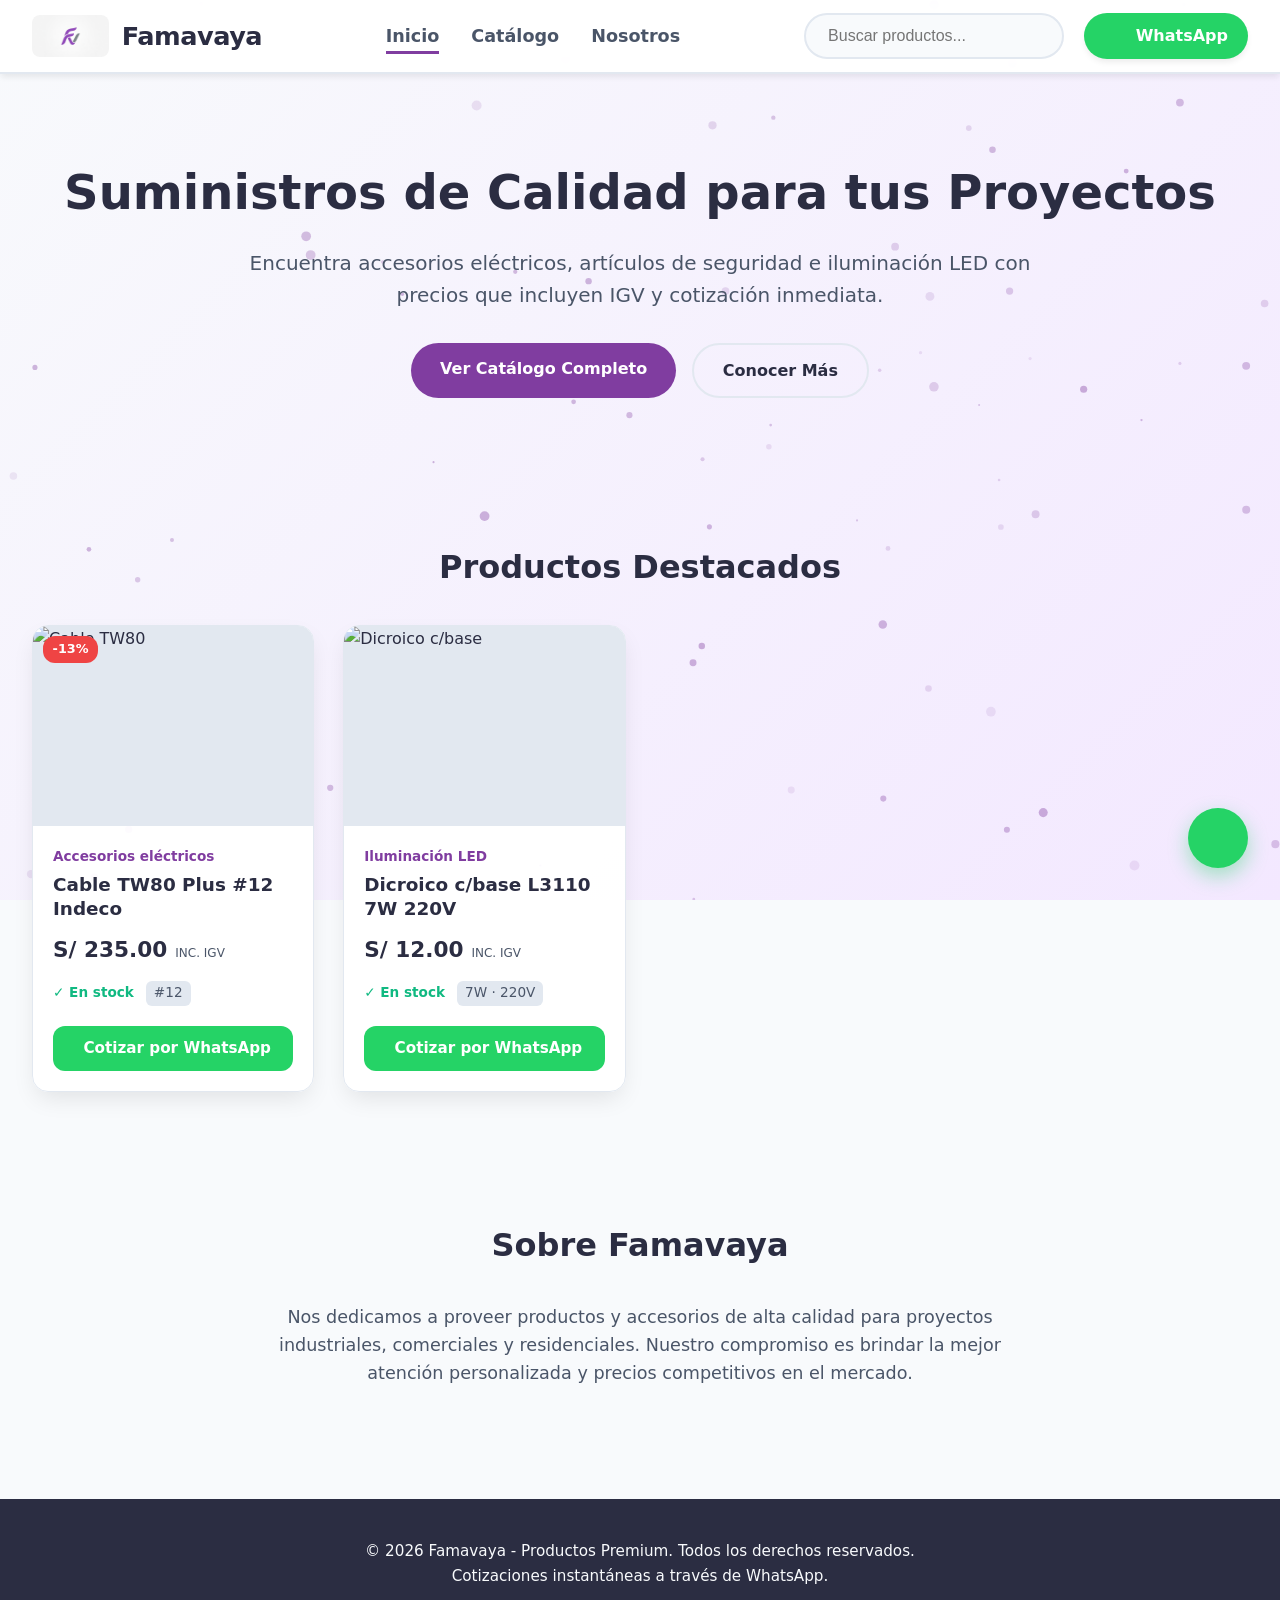
==== index.html @ fc423a28 "primercommit" ====
<!DOCTYPE html>
<html lang="es">
<head>
  <meta charset="UTF-8">
  <meta name="viewport" content="width=device-width, initial-scale=1.0">
  
  <title>Famavaya | Productos Premium y Cotizaciones Instantáneas</title>
  <meta name="description" content="Productos y suministros de alta calidad con atención personalizada y cotización directa por WhatsApp.">

  <!-- Favicon -->
  <link rel="icon" href="img/famavaya_icono.jpg" type="image/jpeg">

  <!-- Estilos CSS -->
  <link rel="stylesheet" href="styles.css">
  
  <!-- Iconos Lucide -->
  <script src="https://unpkg.com/lucide@latest"></script>

  <!-- GSAP y Plugins para Animaciones -->
  <script src="https://cdnjs.cloudflare.com/ajax/libs/gsap/3.12.5/gsap.min.js"></script>
  <script src="https://cdnjs.cloudflare.com/ajax/libs/gsap/3.12.5/ScrollTrigger.min.js"></script>
</head>
<body>

  <!-- Resplandor del Cursor -->
  <div class="cursor-glow" id="cursorGlow"></div>

  <!-- Canvas para Fondo Dinámico Animado -->
  <canvas id="bg-canvas"></canvas>

  <!-- ENCABEZADO / HEADER -->
  <header class="header">
    <div class="header-container">
      
      <a href="index.html" class="brand">
        <img src="img/famavaya_icono.jpg" alt="Icono Famavaya" class="brand-icon-img">
        <span class="brand-name">Famavaya</span>
      </a>

      <nav class="navbar" id="navbar">
        <ul class="nav-list">
          <li><a href="index.html" class="nav-link active">Inicio</a></li>
          <li><a href="catalogo.html" class="nav-link">Catálogo</a></li>
          <li><a href="#nosotros" class="nav-link">Nosotros</a></li>
        </ul>
      </nav>

      <div class="header-actions">
        <form class="search-form" id="searchForm">
          <input 
            type="text" 
            class="search-input" 
            id="searchInput" 
            placeholder="Buscar productos..."
            aria-label="Buscar productos"
          >
          <button type="submit" class="search-btn" aria-label="Buscar">
            <i data-lucide="search" class="icon-lg"></i>
          </button>
        </form>

        <a 
          href="https://wa.me/51981144383?text=Hola,%20quisiera%20pedir%20información%20general%20sobre%20los%20productos%20Famavaya." 
          target="_blank" 
          rel="noopener noreferrer" 
          class="wsp-btn shiny-btn"
        >
          <i data-lucide="message-circle" class="icon-lg"></i>
          <span>WhatsApp</span>
        </a>
      </div>

    </div>
  </header>

  <!-- SECCIÓN HERO -->
  <section class="hero-section">
    <div class="container hero-container">
      <div class="hero-content">
        <h1 class="hero-title" id="heroTitle">Suministros de Calidad para tus Proyectos</h1>
        <p class="hero-subtitle">Encuentra accesorios eléctricos, artículos de seguridad e iluminación LED con precios que incluyen IGV y cotización inmediata.</p>
        <div class="hero-buttons">
          <a href="catalogo.html" class="btn-primary shiny-btn">Ver Catálogo Completo</a>
          <a href="#nosotros" class="btn-secondary">Conocer Más</a>
        </div>
      </div>
    </div>
  </section>

  <!-- DESTACADOS -->
  <section class="featured-section">
    <div class="container">
      <h2 class="section-title">Productos Destacados</h2>
      
      <div class="catalog-grid">
        <!-- Item Destacado 1 -->
        <article class="catalog-card" data-category="electricos" data-price="235.00">
          <div class="card-thumb">
            <span class="badge-discount">-13%</span>
            <img src="https://images.unsplash.com/photo-1544716278-ca5e3f4abd8c?auto=format&fit=crop&w=500&q=80" alt="Cable TW80">
          </div>
          <div class="card-details">
            <span class="product-cat">Accesorios eléctricos</span>
            <h3 class="card-title">Cable TW80 Plus #12 Indeco</h3>
            <div class="card-price-row">
              <span class="price-val">S/ 235.00</span>
              <span class="igv-tag">inc. IGV</span>
            </div>
            <div class="card-meta">
              <span class="stock-status">✓ En stock</span>
              <span class="sku-tag">#12</span>
            </div>
            <a href="https://wa.me/51981144383?text=Hola,%20deseo%20cotizar:%20Cable%20TW80%20Plus" target="_blank" class="wsp-catalog-btn shiny-btn">
              <i data-lucide="message-circle"></i>
              <span>Cotizar por WhatsApp</span>
            </a>
          </div>
        </article>

        <!-- Item Destacado 2 -->
        <article class="catalog-card" data-category="iluminacion" data-price="12.00">
          <div class="card-thumb">
            <img src="https://images.unsplash.com/photo-1550985616-10810253b84d?auto=format&fit=crop&w=500&q=80" alt="Dicroico c/base">
          </div>
          <div class="card-details">
            <span class="product-cat">Iluminación LED</span>
            <h3 class="card-title">Dicroico c/base L3110 7W 220V</h3>
            <div class="card-price-row">
              <span class="price-val">S/ 12.00</span>
              <span class="igv-tag">inc. IGV</span>
            </div>
            <div class="card-meta">
              <span class="stock-status">✓ En stock</span>
              <span class="sku-tag">7W · 220V</span>
            </div>
            <a href="https://wa.me/51981144383?text=Hola,%20deseo%20cotizar:%20Dicroico%20L3110" target="_blank" class="wsp-catalog-btn shiny-btn">
              <i data-lucide="message-circle"></i>
              <span>Cotizar por WhatsApp</span>
            </a>
          </div>
        </article>
      </div>
    </div>
  </section>

  <!-- SECCIÓN NOSOTROS -->
  <section class="about-section" id="nosotros">
    <div class="container">
      <h2 class="section-title">Sobre Famavaya</h2>
      <p class="about-text">Nos dedicamos a proveer productos y accesorios de alta calidad para proyectos industriales, comerciales y residenciales. Nuestro compromiso es brindar la mejor atención personalizada y precios competitivos en el mercado.</p>
    </div>
  </section>

  <!-- Botón Flotante WhatsApp -->
  <a href="https://wa.me/51981144383" target="_blank" class="wsp-float-btn shiny-btn" aria-label="Contacto WhatsApp">
    <i data-lucide="message-circle"></i>
  </a>

  <!-- PIE DE PÁGINA / FOOTER -->
  <footer class="footer">
    <div class="container footer-content">
      <p>&copy; 2026 Famavaya - Productos Premium. Todos los derechos reservados.</p>
      <p>Cotizaciones instantáneas a través de WhatsApp.</p>
    </div>
  </footer>

  <!-- Script JS --->
  <script src="main.js"></script>
</body>
</html>
---- styles.css ----
/* ==========================================================================
   1. VARIABLES Y CONFIGURACIÓN GENERAL
   ========================================================================== */
:root {
  --primary-purple: #803DA0;
  --purple-light: #F3E8FF;
  --purple-dark: #5B21B6;
  
  --bg-gray: #F8FAFC;
  --bg-card: rgba(255, 255, 255, 0.95);
  
  --gray-dark: #2B2D42;
  --gray-medium: #4A5568;
  --gray-border: #E2E8F0;

  --white: #FFFFFF;
  --whatsapp-green: #25D366;
  --whatsapp-green-hover: #1EBE5D;

  --font-family: system-ui, -apple-system, BlinkMacSystemFont, 'Segoe UI', Roboto, sans-serif;
  --shadow-md: 0 4px 6px -1px rgba(0, 0, 0, 0.08);
  --shadow-lg: 0 10px 25px -5px rgba(0, 0, 0, 0.1);
}

* {
  margin: 0;
  padding: 0;
  box-sizing: border-box;
}

html {
  scroll-behavior: smooth;
  font-family: var(--font-family);
  color: var(--gray-dark);
  background-color: var(--bg-gray);
  font-size: 16px;
}

body {
  line-height: 1.6;
  position: relative;
  overflow-x: hidden;
}

/* Canvas para Fondo Dinámico Animado */
#bg-canvas {
  position: fixed;
  top: 0;
  left: 0;
  width: 100vw;
  height: 100vh;
  z-index: -1;
  pointer-events: none;
  background: linear-gradient(135deg, #f8fafc 0%, #f3e8ff 100%);
}

.icon-lg {
  width: 24px;
  height: 24px;
}

/* ==========================================================================
   2. BOTONES SHINY & FLOTANTES
   ========================================================================== */
.shiny-btn {
  position: relative;
  overflow: hidden;
  transition: all 0.3s ease;
}

.shiny-btn::before {
  content: '';
  position: absolute;
  top: 0;
  left: -100%;
  width: 60%;
  height: 100%;
  background: linear-gradient(
    90deg,
    transparent,
    rgba(255, 255, 255, 0.45),
    transparent
  );
  transform: skewX(-20deg);
  transition: none;
}

.shiny-btn:hover::before,
.shiny-btn:focus::before {
  left: 140%;
  transition: left 0.65s ease-in-out;
}

.shiny-btn:hover {
  transform: translateY(-2px);
  box-shadow: 0 6px 20px rgba(128, 61, 160, 0.35);
}

.wsp-float-btn {
  position: fixed;
  bottom: 2rem;
  right: 2rem;
  background-color: var(--whatsapp-green);
  color: var(--white);
  width: 60px;
  height: 60px;
  border-radius: 50%;
  display: flex;
  align-items: center;
  justify-content: center;
  box-shadow: 0 8px 20px rgba(37, 211, 102, 0.4);
  z-index: 999;
  text-decoration: none;
}

.wsp-float-btn i {
  width: 32px;
  height: 32px;
}

/* ==========================================================================
   3. ENCABEZADO / HEADER
   ========================================================================== */
.header {
  position: sticky;
  top: 0;
  z-index: 1000;
  background-color: rgba(255, 255, 255, 0.95);
  backdrop-filter: blur(12px);
  border-bottom: 2px solid var(--gray-border);
  box-shadow: var(--shadow-md);
}

.header-container {
  max-width: 1400px;
  margin: 0 auto;
  padding: 0.8rem 2rem;
  display: flex;
  align-items: center;
  justify-content: space-between;
  gap: 2rem;
}

.brand {
  display: flex;
  align-items: center;
  gap: 0.8rem;
  text-decoration: none;
  color: var(--gray-dark);
}

.brand-icon-img {
  height: 42px;
  width: auto;
  object-fit: contain;
  border-radius: 8px;
}

.brand-name {
  font-size: 1.6rem;
  font-weight: 800;
  color: var(--gray-dark);
  letter-spacing: -0.5px;
}

.nav-list {
  display: flex;
  list-style: none;
  gap: 2rem;
}

.nav-link {
  text-decoration: none;
  color: var(--gray-medium);
  font-weight: 600;
  font-size: 1.1rem;
  padding: 0.5rem 0;
  position: relative;
}

.nav-link::after {
  content: '';
  position: absolute;
  bottom: 0;
  left: 0;
  width: 0%;
  height: 3px;
  background-color: var(--primary-purple);
  transition: width 0.3s ease;
}

.nav-link:hover::after,
.nav-link.active::after {
  width: 100%;
}

.header-actions {
  display: flex;
  align-items: center;
  gap: 1.25rem;
}

.search-form {
  display: flex;
  align-items: center;
  background-color: var(--bg-gray);
  border: 2px solid var(--gray-border);
  border-radius: 28px;
  padding: 0.35rem 1rem;
}

.search-input {
  border: none;
  background: transparent;
  outline: none;
  padding: 0.4rem;
  font-size: 1rem;
  width: 200px;
  color: var(--gray-dark);
}

.search-btn {
  background: transparent;
  border: none;
  cursor: pointer;
  color: var(--gray-medium);
  display: flex;
  align-items: center;
}

.wsp-btn {
  display: flex;
  align-items: center;
  gap: 0.5rem;
  background-color: var(--whatsapp-green);
  color: var(--white);
  text-decoration: none;
  padding: 0.65rem 1.25rem;
  border-radius: 28px;
  font-weight: 700;
  font-size: 1rem;
  box-shadow: var(--shadow-md);
}

/* ==========================================================================
   4. HERO Y SECCIONES GENERALES
   ========================================================================== */
.container {
  max-width: 1300px;
  margin: 0 auto;
  padding: 0 2rem;
}

.hero-section {
  padding: 5rem 0;
  text-align: center;
}

.hero-title {
  font-size: 3rem;
  font-weight: 800;
  color: var(--gray-dark);
  margin-bottom: 1rem;
}

.hero-subtitle {
  font-size: 1.25rem;
  color: var(--gray-medium);
  max-width: 800px;
  margin: 0 auto 2rem;
}

.hero-buttons {
  display: flex;
  justify-content: center;
  gap: 1rem;
}

.btn-primary {
  background-color: var(--primary-purple);
  color: var(--white);
  padding: 0.8rem 1.8rem;
  border-radius: 28px;
  text-decoration: none;
  font-weight: 700;
}

.btn-secondary {
  background-color: transparent;
  border: 2px solid var(--gray-border);
  color: var(--gray-dark);
  padding: 0.8rem 1.8rem;
  border-radius: 28px;
  text-decoration: none;
  font-weight: 700;
}

.section-title {
  font-size: 2rem;
  font-weight: 800;
  margin-bottom: 2rem;
  text-align: center;
}

.featured-section, .about-section {
  padding: 4rem 0;
}

.about-text {
  max-width: 800px;
  margin: 0 auto;
  text-align: center;
  font-size: 1.1rem;
  color: var(--gray-medium);
}

/* ==========================================================================
   5. TIENDA Y CATALOGO LAYOUT
   ========================================================================== */
.store-section {
  padding: 2.5rem 0 4.5rem;
}

.breadcrumbs {
  display: flex;
  align-items: center;
  gap: 0.5rem;
  font-size: 0.95rem;
  color: var(--gray-medium);
  margin-bottom: 1.5rem;
}

.breadcrumbs a {
  color: var(--primary-purple);
  text-decoration: none;
  font-weight: 600;
}

.store-header {
  margin-bottom: 2.5rem;
}

.store-title {
  font-size: 2.5rem;
  font-weight: 800;
  color: var(--gray-dark);
}

.store-subtitle {
  font-size: 1.15rem;
  color: var(--gray-medium);
}

.store-layout {
  display: grid;
  grid-template-columns: 280px 1fr;
  gap: 2.5rem;
  align-items: start;
}

/* SIDEBAR FILTROS */
.store-sidebar {
  background-color: var(--bg-card);
  border: 1px solid var(--gray-border);
  border-radius: 16px;
  padding: 1.5rem;
  box-shadow: var(--shadow-md);
  position: sticky;
  top: 100px;
}

.filter-group {
  margin-bottom: 2rem;
}

.filter-group:last-child {
  margin-bottom: 0;
}

.filter-title {
  font-size: 1.1rem;
  font-weight: 700;
  margin-bottom: 1rem;
  color: var(--gray-dark);
  border-bottom: 2px solid var(--purple-light);
  padding-bottom: 0.4rem;
}

.category-list {
  list-style: none;
}

.category-list li {
  display: flex;
  align-items: center;
  justify-content: space-between;
  margin-bottom: 0.8rem;
  font-size: 0.95rem;
}

.custom-checkbox {
  display: flex;
  align-items: center;
  gap: 0.5rem;
  cursor: pointer;
  color: var(--gray-dark);
}

.cat-count {
  background-color: var(--purple-light);
  color: var(--primary-purple);
  font-size: 0.8rem;
  font-weight: 700;
  padding: 0.1rem 0.5rem;
  border-radius: 12px;
}

.price-inputs {
  display: flex;
  align-items: center;
  gap: 0.5rem;
  margin-bottom: 1rem;
}

.price-input {
  width: 100%;
  padding: 0.5rem;
  border: 1px solid var(--gray-border);
  border-radius: 8px;
  outline: none;
}

.btn-sidebar {
  width: 100%;
  padding: 0.6rem;
  border-radius: 8px;
  font-weight: 700;
  cursor: pointer;
  margin-bottom: 0.5rem;
  border: none;
  transition: all 0.2s ease;
}

.btn-apply {
  background-color: var(--primary-purple);
  color: var(--white);
}

.btn-apply:hover {
  background-color: var(--purple-dark);
}

.btn-clear {
  background-color: transparent;
  border: 1px solid var(--gray-border);
  color: var(--gray-medium);
}

.btn-clear:hover {
  background-color: var(--gray-border);
}

/* BARRA SUPERIOR TIENDA */
.store-top-bar {
  display: flex;
  justify-content: space-between;
  align-items: center;
  margin-bottom: 1.5rem;
  background-color: var(--bg-card);
  padding: 1rem 1.5rem;
  border-radius: 12px;
  border: 1px solid var(--gray-border);
}

.products-count {
  font-weight: 600;
  color: var(--gray-medium);
}

.sort-select {
  padding: 0.5rem 1rem;
  border-radius: 8px;
  border: 1px solid var(--gray-border);
  outline: none;
  background-color: var(--white);
  font-weight: 600;
}

.catalog-grid {
  display: grid;
  grid-template-columns: repeat(auto-fill, minmax(260px, 1fr));
  gap: 1.8rem;
}

/* TARJETAS DE CATALOGO */
.catalog-card {
  background-color: var(--bg-card);
  border: 1px solid var(--gray-border);
  border-radius: 16px;
  overflow: hidden;
  box-shadow: var(--shadow-lg);
  display: flex;
  flex-direction: column;
  transition: transform 0.3s ease, box-shadow 0.3s ease;
}

.card-thumb {
  position: relative;
  width: 100%;
  height: 200px;
  overflow: hidden;
  background-color: var(--gray-border);
}

.card-thumb img {
  width: 100%;
  height: 100%;
  object-fit: cover;
  transition: transform 0.4s ease;
}

.catalog-card:hover .card-thumb img {
  transform: scale(1.06);
}

.badge-discount {
  position: absolute;
  top: 10px;
  left: 10px;
  background-color: #EF4444;
  color: var(--white);
  font-weight: 700;
  font-size: 0.8rem;
  padding: 0.2rem 0.6rem;
  border-radius: 12px;
}

.card-details {
  padding: 1.25rem;
  display: flex;
  flex-direction: column;
  flex-grow: 1;
}

.product-cat {
  font-size: 0.85rem;
  color: var(--primary-purple);
  font-weight: 700;
}

.card-title {
  font-size: 1.15rem;
  font-weight: 700;
  color: var(--gray-dark);
  margin: 0.3rem 0 0.8rem;
  line-height: 1.3;
}

.card-price-row {
  display: flex;
  align-items: baseline;
  gap: 0.5rem;
  margin-bottom: 0.8rem;
}

.price-val {
  font-size: 1.35rem;
  font-weight: 800;
  color: var(--gray-dark);
}

.igv-tag {
  font-size: 0.75rem;
  color: var(--gray-medium);
  text-transform: uppercase;
}

.card-meta {
  display: flex;
  align-items: center;
  gap: 0.75rem;
  margin-bottom: 1.25rem;
  font-size: 0.85rem;
}

.stock-status {
  color: #10B981;
  font-weight: 700;
}

.sku-tag {
  background-color: var(--gray-border);
  padding: 0.1rem 0.5rem;
  border-radius: 6px;
  color: var(--gray-medium);
}

.wsp-catalog-btn {
  margin-top: auto;
  display: flex;
  align-items: center;
  justify-content: center;
  gap: 0.5rem;
  background-color: var(--whatsapp-green);
  color: var(--white);
  text-decoration: none;
  padding: 0.65rem 1rem;
  border-radius: 12px;
  font-weight: 700;
  font-size: 0.95rem;
}

/* ==========================================================================-
   6. FOOTER Y CURSOR GLOW
   ========================================================================== */
.footer {
  background-color: var(--gray-dark);
  color: var(--bg-gray);
  padding: 2.5rem 0;
  text-align: center;
  font-size: 0.95rem;
  margin-top: 3rem;
}

.cursor-glow {
  position: fixed;
  top: 0;
  left: 0;
  width: 350px;
  height: 350px;
  border-radius: 50%;
  background: radial-gradient(circle, rgba(128, 61, 160, 0.3) 0%, rgba(128, 61, 160, 0.1) 45%, rgba(0,0,0,0) 70%);
  pointer-events: none;
  z-index: 9999;
  transform: translate(-50%, -50%);
  filter: blur(25px);
  opacity: 0;
  will-change: transform;
}

/* RESPONSIVIDAD */
@media screen and (max-width: 992px) {
  .store-layout {
    grid-template-columns: 1fr;
  }
  .store-sidebar {
    position: static;
  }
}

@media screen and (max-width: 768px) {
  .header-container {
    flex-direction: column;
    align-items: stretch;
    gap: 1rem;
    padding: 1rem;
  }

  .nav-list { justify-content: center; flex-wrap: wrap; }
  .header-actions { flex-direction: column; width: 100%; }
  .search-form, .wsp-btn { width: 100%; justify-content: center; }

  .catalog-grid { grid-template-columns: 1fr; }
  .cursor-glow { display: none; }
}
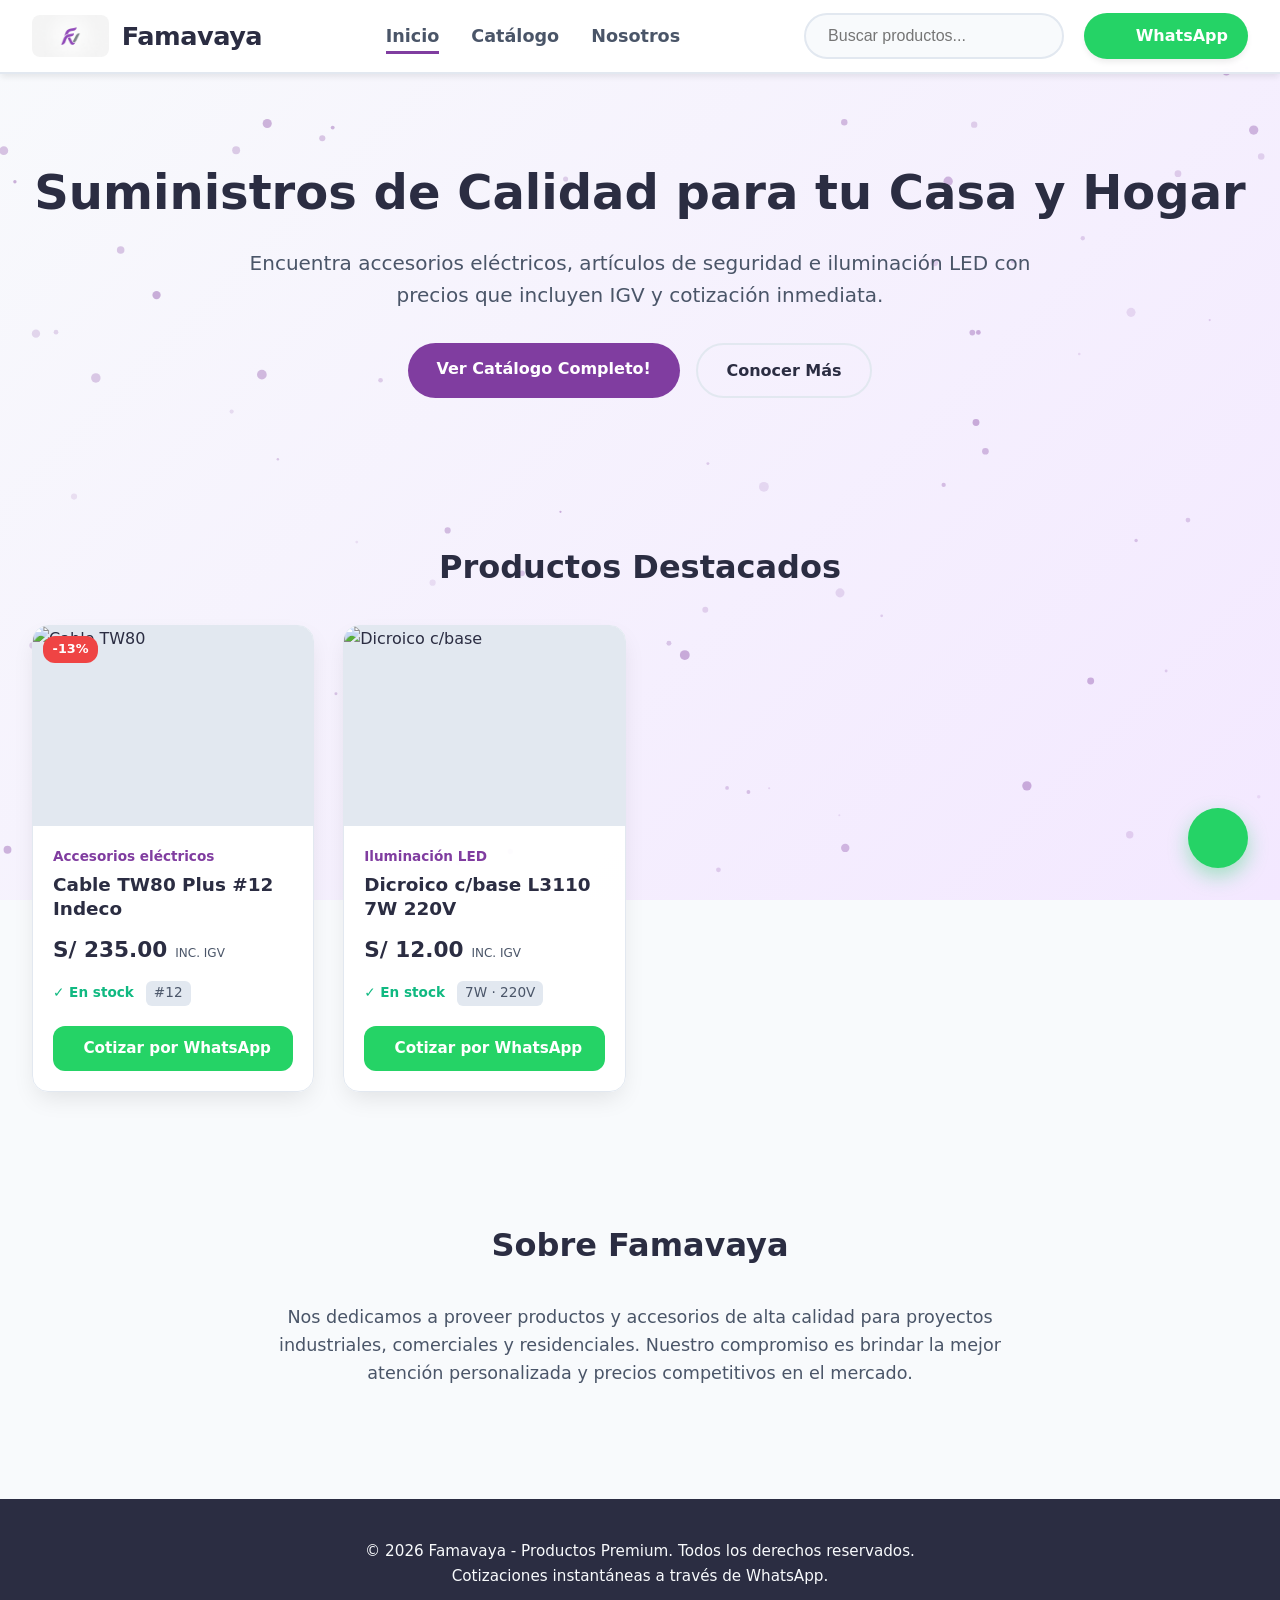
==== commit 4aac8f74: "prueba pages" ====
--- a/index.html
+++ b/index.html
@@ -77,10 +77,10 @@
   <section class="hero-section">
     <div class="container hero-container">
       <div class="hero-content">
-        <h1 class="hero-title" id="heroTitle">Suministros de Calidad para tus Proyectos</h1>
+        <h1 class="hero-title" id="heroTitle">Suministros de Calidad para tu Casa y Hogar</h1>
         <p class="hero-subtitle">Encuentra accesorios eléctricos, artículos de seguridad e iluminación LED con precios que incluyen IGV y cotización inmediata.</p>
         <div class="hero-buttons">
-          <a href="catalogo.html" class="btn-primary shiny-btn">Ver Catálogo Completo</a>
+          <a href="catalogo.html" class="btn-primary shiny-btn">Ver Catálogo Completo!</a>
           <a href="#nosotros" class="btn-secondary">Conocer Más</a>
         </div>
       </div>
--- a/styles.css
+++ b/styles.css
@@ -93,7 +93,7 @@
 
 .shiny-btn:hover {
   transform: translateY(-2px);
-  box-shadow: 0 6px 20px rgba(128, 61, 160, 0.35);
+  box-shadow: 0 6px 20px rgba(132, 63, 164, 0.35);
 }
 
 .wsp-float-btn {
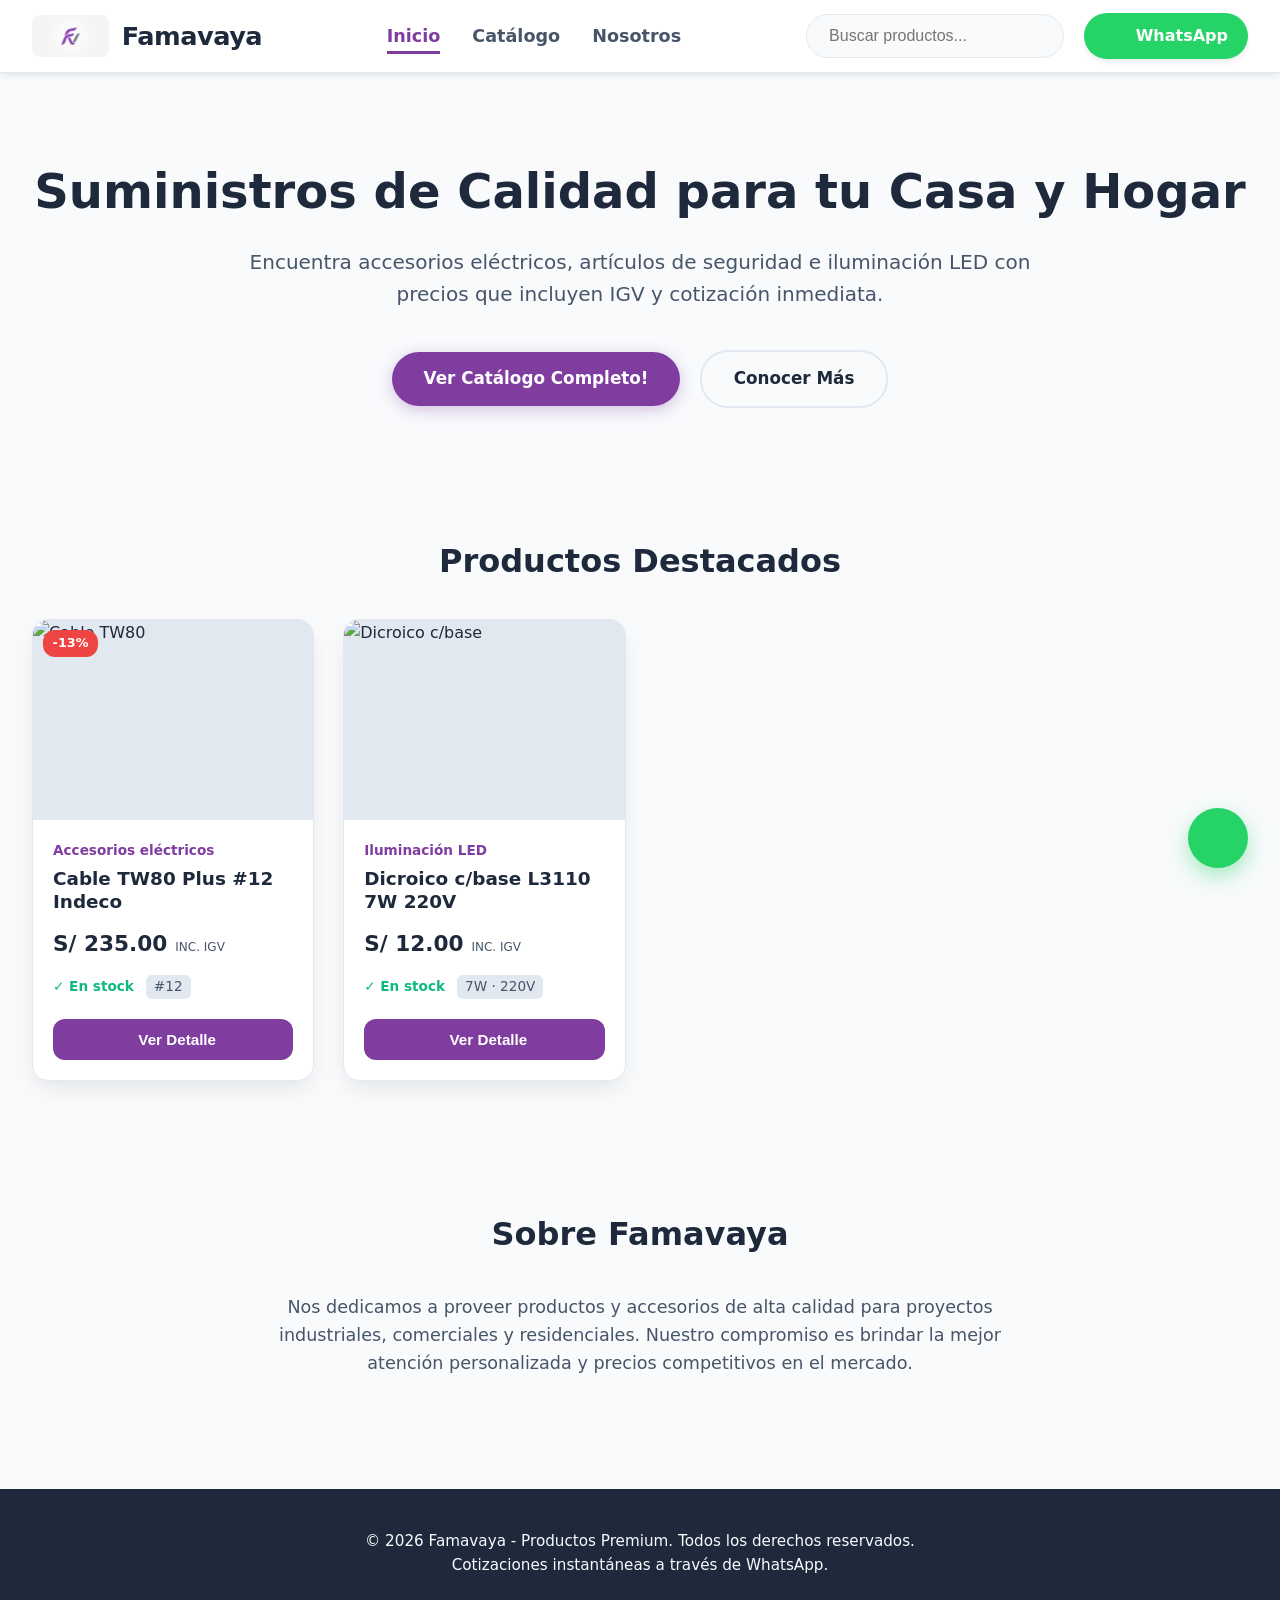
==== commit 19c3314d: "interaccionconlosproductos" ====
--- a/index.html
+++ b/index.html
@@ -94,7 +94,13 @@
       
       <div class="catalog-grid">
         <!-- Item Destacado 1 -->
-        <article class="catalog-card" data-category="electricos" data-price="235.00">
+        <article class="catalog-card" 
+                 data-category="electricos" 
+                 data-price="235.00"
+                 data-brand="Indeco"
+                 data-sku="TW80-12"
+                 data-description="Cable eléctrico TW80 Plus calibre 12 Indeco de alta conductividad y resistencia térmica. Ideal para instalaciones residenciales y comerciales de alto rendimiento."
+                 data-specs='{"Marca":"Indeco","Calibre":"#12 AWG","Uso":"Instalaciones eléctricas residenciales","Garantía":"1 año de fábrica"}'>
           <div class="card-thumb">
             <span class="badge-discount">-13%</span>
             <img src="https://images.unsplash.com/photo-1544716278-ca5e3f4abd8c?auto=format&fit=crop&w=500&q=80" alt="Cable TW80">
@@ -110,15 +116,21 @@
               <span class="stock-status">✓ En stock</span>
               <span class="sku-tag">#12</span>
             </div>
-            <a href="https://wa.me/51981144383?text=Hola,%20deseo%20cotizar:%20Cable%20TW80%20Plus" target="_blank" class="wsp-catalog-btn shiny-btn">
-              <i data-lucide="message-circle"></i>
-              <span>Cotizar por WhatsApp</span>
-            </a>
+            <button type="button" class="wsp-catalog-btn shiny-btn open-modal-btn">
+              <i data-lucide="eye"></i>
+              <span>Ver Detalle</span>
+            </button>
           </div>
         </article>
 
         <!-- Item Destacado 2 -->
-        <article class="catalog-card" data-category="iluminacion" data-price="12.00">
+        <article class="catalog-card" 
+                 data-category="iluminacion" 
+                 data-price="12.00"
+                 data-brand="LedLux"
+                 data-sku="DIC-L3110"
+                 data-description="Foco dicroico LED L3110 con socket base incluido. Consume solo 7W con potencia equivalente a 50W halógeno. Ahorro energético garantizado."
+                 data-specs='{"Marca":"LedLux","Potencia":"7W","Voltaje":"220V","Base":"GU10 / Incluida"}'>
           <div class="card-thumb">
             <img src="https://images.unsplash.com/photo-1550985616-10810253b84d?auto=format&fit=crop&w=500&q=80" alt="Dicroico c/base">
           </div>
@@ -133,10 +145,10 @@
               <span class="stock-status">✓ En stock</span>
               <span class="sku-tag">7W · 220V</span>
             </div>
-            <a href="https://wa.me/51981144383?text=Hola,%20deseo%20cotizar:%20Dicroico%20L3110" target="_blank" class="wsp-catalog-btn shiny-btn">
-              <i data-lucide="message-circle"></i>
-              <span>Cotizar por WhatsApp</span>
-            </a>
+            <button type="button" class="wsp-catalog-btn shiny-btn open-modal-btn">
+              <i data-lucide="eye"></i>
+              <span>Ver Detalle</span>
+            </button>
           </div>
         </article>
       </div>
@@ -151,6 +163,53 @@
     </div>
   </section>
 
+  <!-- MODAL DE DETALLE DE PRODUCTO -->
+  <div class="product-modal" id="productModal" aria-hidden="true" role="dialog">
+    <div class="modal-overlay" id="modalOverlay"></div>
+    <div class="modal-container">
+      <button class="modal-close-btn" id="modalCloseBtn" aria-label="Cerrar modal">&times;</button>
+      
+      <div class="modal-body">
+        <div class="modal-gallery">
+          <div class="modal-main-image">
+            <img id="modalImg" src="" alt="Producto Famavaya">
+          </div>
+        </div>
+
+        <div class="modal-info">
+          <span class="modal-brand" id="modalBrand">Famavaya Premium</span>
+          <h2 class="modal-title" id="modalTitle">Título del Producto</h2>
+          <span class="modal-sku-tag" id="modalSku">SKU: --</span>
+          
+          <div class="modal-price-box">
+            <span class="modal-price" id="modalPrice">S/ 0.00</span>
+            <span class="modal-igv-tag">inc. IGV</span>
+          </div>
+
+          <p class="modal-description" id="modalDescription">Descripción detallada del producto.</p>
+
+          <div class="modal-specs">
+            <h4 class="specs-title">Características principales:</h4>
+            <ul class="specs-list" id="modalSpecs"></ul>
+          </div>
+
+          <div class="modal-actions-row">
+            <div class="quantity-selector">
+              <button class="qty-btn" id="qtyMinus" type="button">-</button>
+              <input type="number" id="qtyInput" value="1" min="1" readonly>
+              <button class="qty-btn" id="qtyPlus" type="button">+</button>
+            </div>
+
+            <a href="#" id="modalWspBtn" target="_blank" rel="noopener noreferrer" class="wsp-catalog-btn shiny-btn modal-wsp-link">
+              <i data-lucide="message-circle"></i>
+              <span>Cotizar por WhatsApp</span>
+            </a>
+          </div>
+        </div>
+      </div>
+    </div>
+  </div>
+
   <!-- Botón Flotante WhatsApp -->
   <a href="https://wa.me/51981144383" target="_blank" class="wsp-float-btn shiny-btn" aria-label="Contacto WhatsApp">
     <i data-lucide="message-circle"></i>
@@ -164,7 +223,7 @@
     </div>
   </footer>
 
-  <!-- Script JS --->
+  <!-- Script JS -->
   <script src="main.js"></script>
 </body>
 </html>
--- a/styles.css
+++ b/styles.css
@@ -1,5 +1,5 @@
 /* ==========================================================================
-   1. VARIABLES Y CONFIGURACIÓN GENERAL
+   1. VARIABLES Y CONFIGURACIÓN GENERAL (TEMA CLARO DEFAULT)
    ========================================================================== */
 :root {
   --primary-purple: #803DA0;
@@ -9,8 +9,8 @@
   --bg-gray: #F8FAFC;
   --bg-card: rgba(255, 255, 255, 0.95);
   
-  --gray-dark: #2B2D42;
-  --gray-medium: #4A5568;
+  --gray-dark: #1E293B;
+  --gray-medium: #475569;
   --gray-border: #E2E8F0;
 
   --white: #FFFFFF;
@@ -20,8 +20,115 @@
   --font-family: system-ui, -apple-system, BlinkMacSystemFont, 'Segoe UI', Roboto, sans-serif;
   --shadow-md: 0 4px 6px -1px rgba(0, 0, 0, 0.08);
   --shadow-lg: 0 10px 25px -5px rgba(0, 0, 0, 0.1);
-}
-
+
+  --canvas-bg: linear-gradient(135deg, #f8fafc 0%, #f3e8ff 100%);
+  --glow-color: rgba(128, 61, 160, 0.3);
+}
+
+/* ==========================================================================
+   2. ADAPTACIÓN A MODO OSCURO AUTOMÁTICO (PREFERENCIA DEL SISTEMA)
+   ========================================================================== */
+@media (prefers-color-scheme: dark) {
+  :root {
+    --primary-purple: #A855F7;        /* Morado de alto contraste */
+    --purple-light: #2E1065;         /* Fondo oscuro para badges */
+    --purple-dark: #C084FC;          
+    
+    --bg-gray: #0F172A;              /* Fondo de página principal */
+    --bg-card: #1E293B;              /* Tarjetas */
+    
+    --gray-dark: #F8FAFC;            /* Títulos en blanco suave */
+    --gray-medium: #94A3B8;          /* Subtítulos claros */
+    --gray-border: #334155;          /* Bordes discretos */
+
+    --white: #FFFFFF;
+    --shadow-md: 0 4px 12px rgba(0, 0, 0, 0.4);
+    --shadow-lg: 0 10px 25px rgba(0, 0, 0, 0.5);
+
+    --canvas-bg: linear-gradient(135deg, #0f172a 0%, #170b29 100%);
+    --glow-color: rgba(168, 85, 247, 0.25);
+  }
+
+  /* Header en Modo Oscuro */
+  .header {
+    background-color: rgba(15, 23, 42, 0.9) !important;
+    border-bottom: 1px solid #334155;
+  }
+
+  .search-form {
+    background-color: #1E293B;
+    border-color: #334155;
+  }
+
+  .search-input {
+    color: #F8FAFC;
+  }
+
+  .search-input::placeholder {
+    color: #94A3B8;
+  }
+
+  .price-input, 
+  .sort-select {
+    background-color: #0F172A;
+    color: #F8FAFC;
+    border-color: #334155;
+  }
+
+  /* Botones del Hero en Modo Oscuro */
+  .btn-secondary {
+    border-color: #334155 !important;
+    color: #F8FAFC !important;
+  }
+
+  .btn-secondary:hover {
+    background-color: #334155 !important;
+  }
+
+  .btn-clear {
+    color: #94A3B8;
+    border-color: #334155;
+  }
+
+  .btn-clear:hover {
+    background-color: #334155;
+    color: #F8FAFC;
+  }
+
+  .sku-tag {
+    background-color: #334155;
+    color: #CBD5E1;
+  }
+
+  .card-thumb {
+    background-color: #0F172A;
+  }
+
+  .modal-container {
+    background-color: #1E293B;
+    border-color: #334155;
+  }
+
+  .qty-btn {
+    background-color: #0F172A;
+    color: #F8FAFC;
+  }
+
+  /* Footer en Modo Oscuro */
+  .footer {
+    background-color: #020617 !important;
+    color: #94A3B8 !important;
+    border-top: 1px solid #1E293B;
+  }
+
+  .footer p {
+    color: #94A3B8 !important;
+  }
+}
+
+/* ==========================================================================
+   3. RESETS Y ESTILOS BASE
+   ========================================================================== */
 * {
   margin: 0;
   padding: 0;
@@ -34,15 +141,17 @@
   color: var(--gray-dark);
   background-color: var(--bg-gray);
   font-size: 16px;
+  transition: background-color 0.3s ease, color 0.3s ease;
 }
 
 body {
   line-height: 1.6;
   position: relative;
   overflow-x: hidden;
-}
-
-/* Canvas para Fondo Dinámico Animado */
+  background-color: var(--bg-gray);
+  color: var(--gray-dark);
+}
+
 #bg-canvas {
   position: fixed;
   top: 0;
@@ -51,7 +160,7 @@
   height: 100vh;
   z-index: -1;
   pointer-events: none;
-  background: linear-gradient(135deg, #f8fafc 0%, #f3e8ff 100%);
+  background: var(--canvas-bg);
 }
 
 .icon-lg {
@@ -60,7 +169,7 @@
 }
 
 /* ==========================================================================
-   2. BOTONES SHINY & FLOTANTES
+   4. BOTONES SHINY & FLOTANTES
    ========================================================================== */
 .shiny-btn {
   position: relative;
@@ -119,7 +228,7 @@
 }
 
 /* ==========================================================================
-   3. ENCABEZADO / HEADER
+   5. ENCABEZADO / HEADER
    ========================================================================== */
 .header {
   position: sticky;
@@ -127,8 +236,9 @@
   z-index: 1000;
   background-color: rgba(255, 255, 255, 0.95);
   backdrop-filter: blur(12px);
-  border-bottom: 2px solid var(--gray-border);
+  border-bottom: 1px solid var(--gray-border);
   box-shadow: var(--shadow-md);
+  transition: background-color 0.3s ease, border-color 0.3s ease;
 }
 
 .header-container {
@@ -176,6 +286,12 @@
   font-size: 1.1rem;
   padding: 0.5rem 0;
   position: relative;
+  transition: color 0.2s ease;
+}
+
+.nav-link:hover,
+.nav-link.active {
+  color: var(--primary-purple);
 }
 
 .nav-link::after {
@@ -204,9 +320,10 @@
   display: flex;
   align-items: center;
   background-color: var(--bg-gray);
-  border: 2px solid var(--gray-border);
+  border: 1px solid var(--gray-border);
   border-radius: 28px;
   padding: 0.35rem 1rem;
+  transition: all 0.3s ease;
 }
 
 .search-input {
@@ -243,7 +360,7 @@
 }
 
 /* ==========================================================================
-   4. HERO Y SECCIONES GENERALES
+   6. HERO Y BOTONES PRINCIPALES (CORREGIDO)
    ========================================================================== */
 .container {
   max-width: 1300px;
@@ -252,7 +369,7 @@
 }
 
 .hero-section {
-  padding: 5rem 0;
+  padding: 5rem 0 4rem;
   text-align: center;
 }
 
@@ -267,32 +384,47 @@
   font-size: 1.25rem;
   color: var(--gray-medium);
   max-width: 800px;
-  margin: 0 auto 2rem;
+  margin: 0 auto 2.5rem;
 }
 
 .hero-buttons {
   display: flex;
   justify-content: center;
-  gap: 1rem;
+  align-items: center;
+  gap: 1.2rem;
 }
 
 .btn-primary {
-  background-color: var(--primary-purple);
-  color: var(--white);
-  padding: 0.8rem 1.8rem;
+  background-color: var(--primary-purple) !important;
+  color: var(--white) !important;
+  padding: 0.85rem 2rem;
   border-radius: 28px;
   text-decoration: none;
   font-weight: 700;
+  font-size: 1.05rem;
+  display: inline-flex;
+  align-items: center;
+  justify-content: center;
+  box-shadow: 0 4px 15px rgba(128, 61, 160, 0.3);
 }
 
 .btn-secondary {
   background-color: transparent;
-  border: 2px solid var(--gray-border);
-  color: var(--gray-dark);
-  padding: 0.8rem 1.8rem;
+  border: 2px solid var(--gray-border) !important;
+  color: var(--gray-dark) !important;
+  padding: 0.85rem 2rem;
   border-radius: 28px;
   text-decoration: none;
   font-weight: 700;
+  font-size: 1.05rem;
+  display: inline-flex;
+  align-items: center;
+  justify-content: center;
+  transition: all 0.2s ease;
+}
+
+.btn-secondary:hover {
+  background-color: var(--gray-border);
 }
 
 .section-title {
@@ -300,6 +432,7 @@
   font-weight: 800;
   margin-bottom: 2rem;
   text-align: center;
+  color: var(--gray-dark);
 }
 
 .featured-section, .about-section {
@@ -315,7 +448,7 @@
 }
 
 /* ==========================================================================
-   5. TIENDA Y CATALOGO LAYOUT
+   7. TIENDA Y CATÁLOGO LAYOUT
    ========================================================================== */
 .store-section {
   padding: 2.5rem 0 4.5rem;
@@ -358,7 +491,6 @@
   align-items: start;
 }
 
-/* SIDEBAR FILTROS */
 .store-sidebar {
   background-color: var(--bg-card);
   border: 1px solid var(--gray-border);
@@ -367,6 +499,7 @@
   box-shadow: var(--shadow-md);
   position: sticky;
   top: 100px;
+  transition: background-color 0.3s ease, border-color 0.3s ease;
 }
 
 .filter-group {
@@ -428,6 +561,8 @@
   border: 1px solid var(--gray-border);
   border-radius: 8px;
   outline: none;
+  background-color: var(--bg-card);
+  color: var(--gray-dark);
 }
 
 .btn-sidebar {
@@ -447,7 +582,7 @@
 }
 
 .btn-apply:hover {
-  background-color: var(--purple-dark);
+  opacity: 0.9;
 }
 
 .btn-clear {
@@ -456,11 +591,6 @@
   color: var(--gray-medium);
 }
 
-.btn-clear:hover {
-  background-color: var(--gray-border);
-}
-
-/* BARRA SUPERIOR TIENDA */
 .store-top-bar {
   display: flex;
   justify-content: space-between;
@@ -470,6 +600,7 @@
   padding: 1rem 1.5rem;
   border-radius: 12px;
   border: 1px solid var(--gray-border);
+  transition: background-color 0.3s ease, border-color 0.3s ease;
 }
 
 .products-count {
@@ -482,7 +613,8 @@
   border-radius: 8px;
   border: 1px solid var(--gray-border);
   outline: none;
-  background-color: var(--white);
+  background-color: var(--bg-card);
+  color: var(--gray-dark);
   font-weight: 600;
 }
 
@@ -492,7 +624,6 @@
   gap: 1.8rem;
 }
 
-/* TARJETAS DE CATALOGO */
 .catalog-card {
   background-color: var(--bg-card);
   border: 1px solid var(--gray-border);
@@ -501,7 +632,8 @@
   box-shadow: var(--shadow-lg);
   display: flex;
   flex-direction: column;
-  transition: transform 0.3s ease, box-shadow 0.3s ease;
+  cursor: pointer;
+  transition: transform 0.3s ease, box-shadow 0.3s ease, background-color 0.3s ease, border-color 0.3s ease;
 }
 
 .card-thumb {
@@ -595,23 +727,251 @@
   color: var(--gray-medium);
 }
 
-.wsp-catalog-btn {
+.wsp-catalog-btn,
+.open-modal-btn {
   margin-top: auto;
   display: flex;
   align-items: center;
   justify-content: center;
   gap: 0.5rem;
-  background-color: var(--whatsapp-green);
-  color: var(--white);
+  background-color: var(--primary-purple) !important;
+  color: var(--white) !important;
+  border: none;
+  padding: 0.75rem 1rem;
+  border-radius: 12px;
+  font-weight: 700;
+  font-size: 0.95rem;
+  cursor: pointer;
+  width: 100%;
+}
+
+/* ==========================================================================
+   8. MODAL DETALLE DE PRODUCTO
+   ========================================================================== */
+.product-modal {
+  position: fixed;
+  top: 0;
+  left: 0;
+  width: 100vw;
+  height: 100vh;
+  z-index: 10000;
+  display: flex;
+  align-items: center;
+  justify-content: center;
+  opacity: 0;
+  pointer-events: none;
+  transition: opacity 0.3s ease;
+}
+
+.product-modal.active {
+  opacity: 1;
+  pointer-events: all;
+}
+
+.modal-overlay {
+  position: absolute;
+  top: 0;
+  left: 0;
+  width: 100%;
+  height: 100%;
+  background: rgba(0, 0, 0, 0.7);
+  backdrop-filter: blur(5px);
+}
+
+.modal-container {
+  position: relative;
+  background-color: var(--bg-card);
+  width: 90%;
+  max-width: 900px;
+  max-height: 90vh;
+  overflow-y: auto;
+  border-radius: 20px;
+  border: 1px solid var(--gray-border);
+  box-shadow: var(--shadow-lg);
+  padding: 2.5rem 2rem 2rem;
+  z-index: 2;
+  transform: translateY(20px);
+  transition: transform 0.3s ease, background-color 0.3s ease;
+}
+
+.product-modal.active .modal-container {
+  transform: translateY(0);
+}
+
+.modal-close-btn {
+  position: absolute;
+  top: 1rem;
+  right: 1.2rem;
+  background: transparent;
+  border: none;
+  font-size: 2.2rem;
+  color: var(--gray-medium);
+  cursor: pointer;
+  line-height: 1;
+  transition: color 0.2s ease;
+}
+
+.modal-close-btn:hover {
+  color: var(--primary-purple);
+}
+
+.modal-body {
+  display: grid;
+  grid-template-columns: 1fr 1.2fr;
+  gap: 2.5rem;
+  align-items: start;
+}
+
+.modal-main-image {
+  width: 100%;
+  height: 350px;
+  border-radius: 16px;
+  overflow: hidden;
+  background-color: var(--gray-border);
+}
+
+.modal-main-image img {
+  width: 100%;
+  height: 100%;
+  object-fit: cover;
+}
+
+.modal-brand {
+  font-size: 0.85rem;
+  text-transform: uppercase;
+  color: var(--primary-purple);
+  font-weight: 800;
+  letter-spacing: 0.5px;
+}
+
+.modal-title {
+  font-size: 1.8rem;
+  font-weight: 800;
+  color: var(--gray-dark);
+  margin: 0.2rem 0 0.2rem;
+  line-height: 1.25;
+}
+
+.modal-sku-tag {
+  display: inline-block;
+  font-size: 0.85rem;
+  color: var(--gray-medium);
+  margin-bottom: 1rem;
+}
+
+.modal-price-box {
+  display: flex;
+  align-items: baseline;
+  gap: 0.6rem;
+  margin-bottom: 1rem;
+  padding-bottom: 0.8rem;
+  border-bottom: 1px solid var(--gray-border);
+}
+
+.modal-price {
+  font-size: 2.2rem;
+  font-weight: 900;
+  color: var(--gray-dark);
+}
+
+.modal-igv-tag {
+  font-size: 0.9rem;
+  color: var(--gray-medium);
+  font-weight: 600;
+}
+
+.modal-description {
+  color: var(--gray-medium);
+  font-size: 0.95rem;
+  margin-bottom: 1.5rem;
+  line-height: 1.5;
+}
+
+.modal-specs {
+  background-color: rgba(0,0,0,0.03);
+  padding: 1rem;
+  border-radius: 12px;
+  margin-bottom: 1.5rem;
+  border: 1px solid var(--gray-border);
+}
+
+.specs-title {
+  font-size: 0.95rem;
+  color: var(--gray-dark);
+  margin-bottom: 0.6rem;
+  font-weight: 700;
+}
+
+.specs-list {
+  list-style: none;
+  font-size: 0.9rem;
+  color: var(--gray-medium);
+}
+
+.specs-list li {
+  margin-bottom: 0.4rem;
+  display: flex;
+  justify-content: space-between;
+  border-bottom: 1px dashed var(--gray-border);
+  padding-bottom: 0.2rem;
+}
+
+.specs-list li:last-child {
+  border-bottom: none;
+  margin-bottom: 0;
+}
+
+.modal-actions-row {
+  display: flex;
+  align-items: center;
+  gap: 1rem;
+}
+
+.quantity-selector {
+  display: flex;
+  align-items: center;
+  border: 1px solid var(--gray-border);
+  border-radius: 12px;
+  overflow: hidden;
+}
+
+.qty-btn {
+  background-color: var(--bg-gray);
+  border: none;
+  width: 42px;
+  height: 42px;
+  font-size: 1.2rem;
+  font-weight: 800;
+  color: var(--gray-dark);
+  cursor: pointer;
+  transition: background-color 0.2s ease;
+}
+
+.qty-btn:hover {
+  background-color: var(--purple-light);
+  color: var(--primary-purple);
+}
+
+.quantity-selector input {
+  width: 48px;
+  height: 42px;
+  border: none;
+  text-align: center;
+  font-size: 1.05rem;
+  font-weight: 800;
+  background: transparent;
+  color: var(--gray-dark);
+}
+
+.modal-wsp-link {
+  flex-grow: 1;
+  background-color: var(--whatsapp-green) !important;
+  color: var(--white) !important;
   text-decoration: none;
-  padding: 0.65rem 1rem;
-  border-radius: 12px;
-  font-weight: 700;
-  font-size: 0.95rem;
-}
-
-/* ==========================================================================-
-   6. FOOTER Y CURSOR GLOW
+}
+
+/* ==========================================================================
+   9. FOOTER Y CURSOR GLOW
    ========================================================================== */
 .footer {
   background-color: var(--gray-dark);
@@ -620,6 +980,7 @@
   text-align: center;
   font-size: 0.95rem;
   margin-top: 3rem;
+  transition: background-color 0.3s ease;
 }
 
 .cursor-glow {
@@ -629,7 +990,7 @@
   width: 350px;
   height: 350px;
   border-radius: 50%;
-  background: radial-gradient(circle, rgba(128, 61, 160, 0.3) 0%, rgba(128, 61, 160, 0.1) 45%, rgba(0,0,0,0) 70%);
+  background: radial-gradient(circle, var(--glow-color) 0%, rgba(128, 61, 160, 0.05) 45%, rgba(0,0,0,0) 70%);
   pointer-events: none;
   z-index: 9999;
   transform: translate(-50%, -50%);
@@ -660,6 +1021,14 @@
   .header-actions { flex-direction: column; width: 100%; }
   .search-form, .wsp-btn { width: 100%; justify-content: center; }
 
+  .hero-buttons { flex-direction: column; width: 100%; }
+  .btn-primary, .btn-secondary { width: 100%; }
+
   .catalog-grid { grid-template-columns: 1fr; }
   .cursor-glow { display: none; }
+
+  .modal-body { grid-template-columns: 1fr; gap: 1.5rem; }
+  .modal-main-image { height: 220px; }
+  .modal-actions-row { flex-direction: column; }
+  .quantity-selector, .modal-wsp-link { width: 100%; justify-content: center; }
 }
